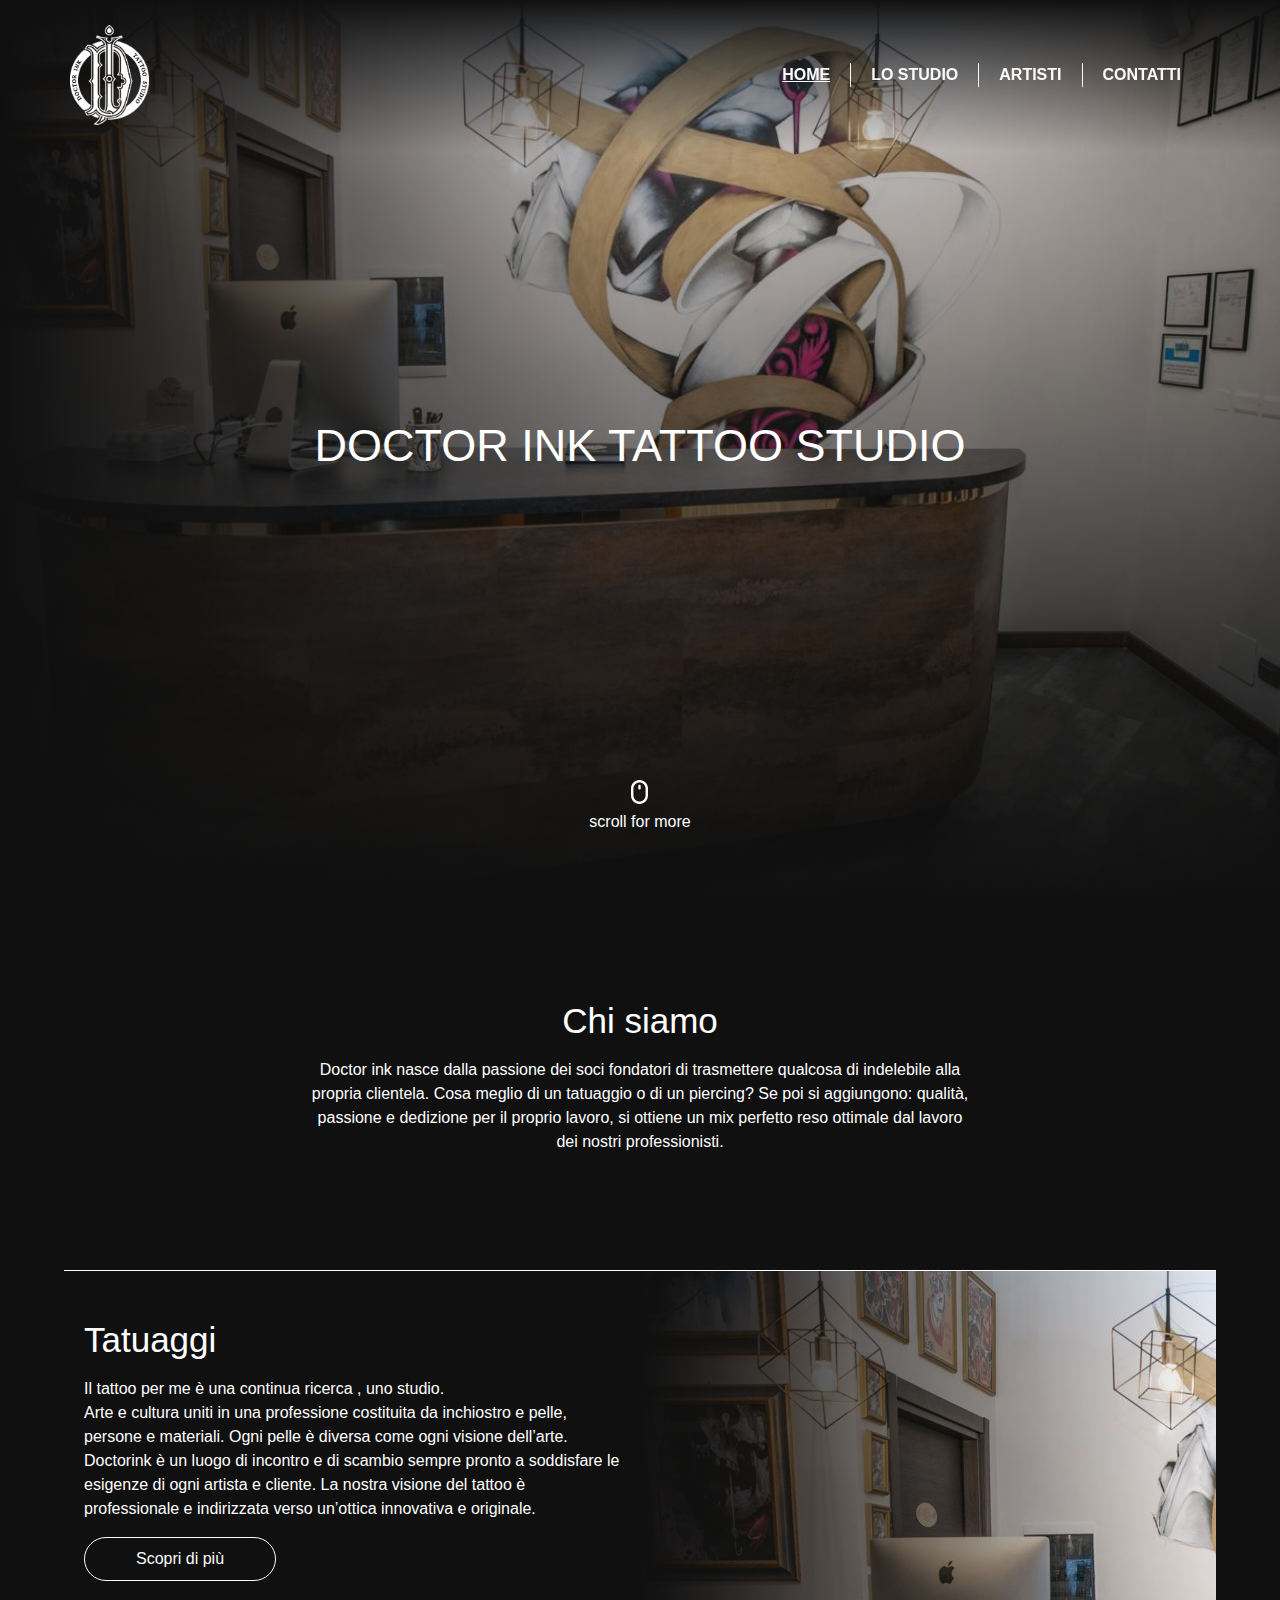
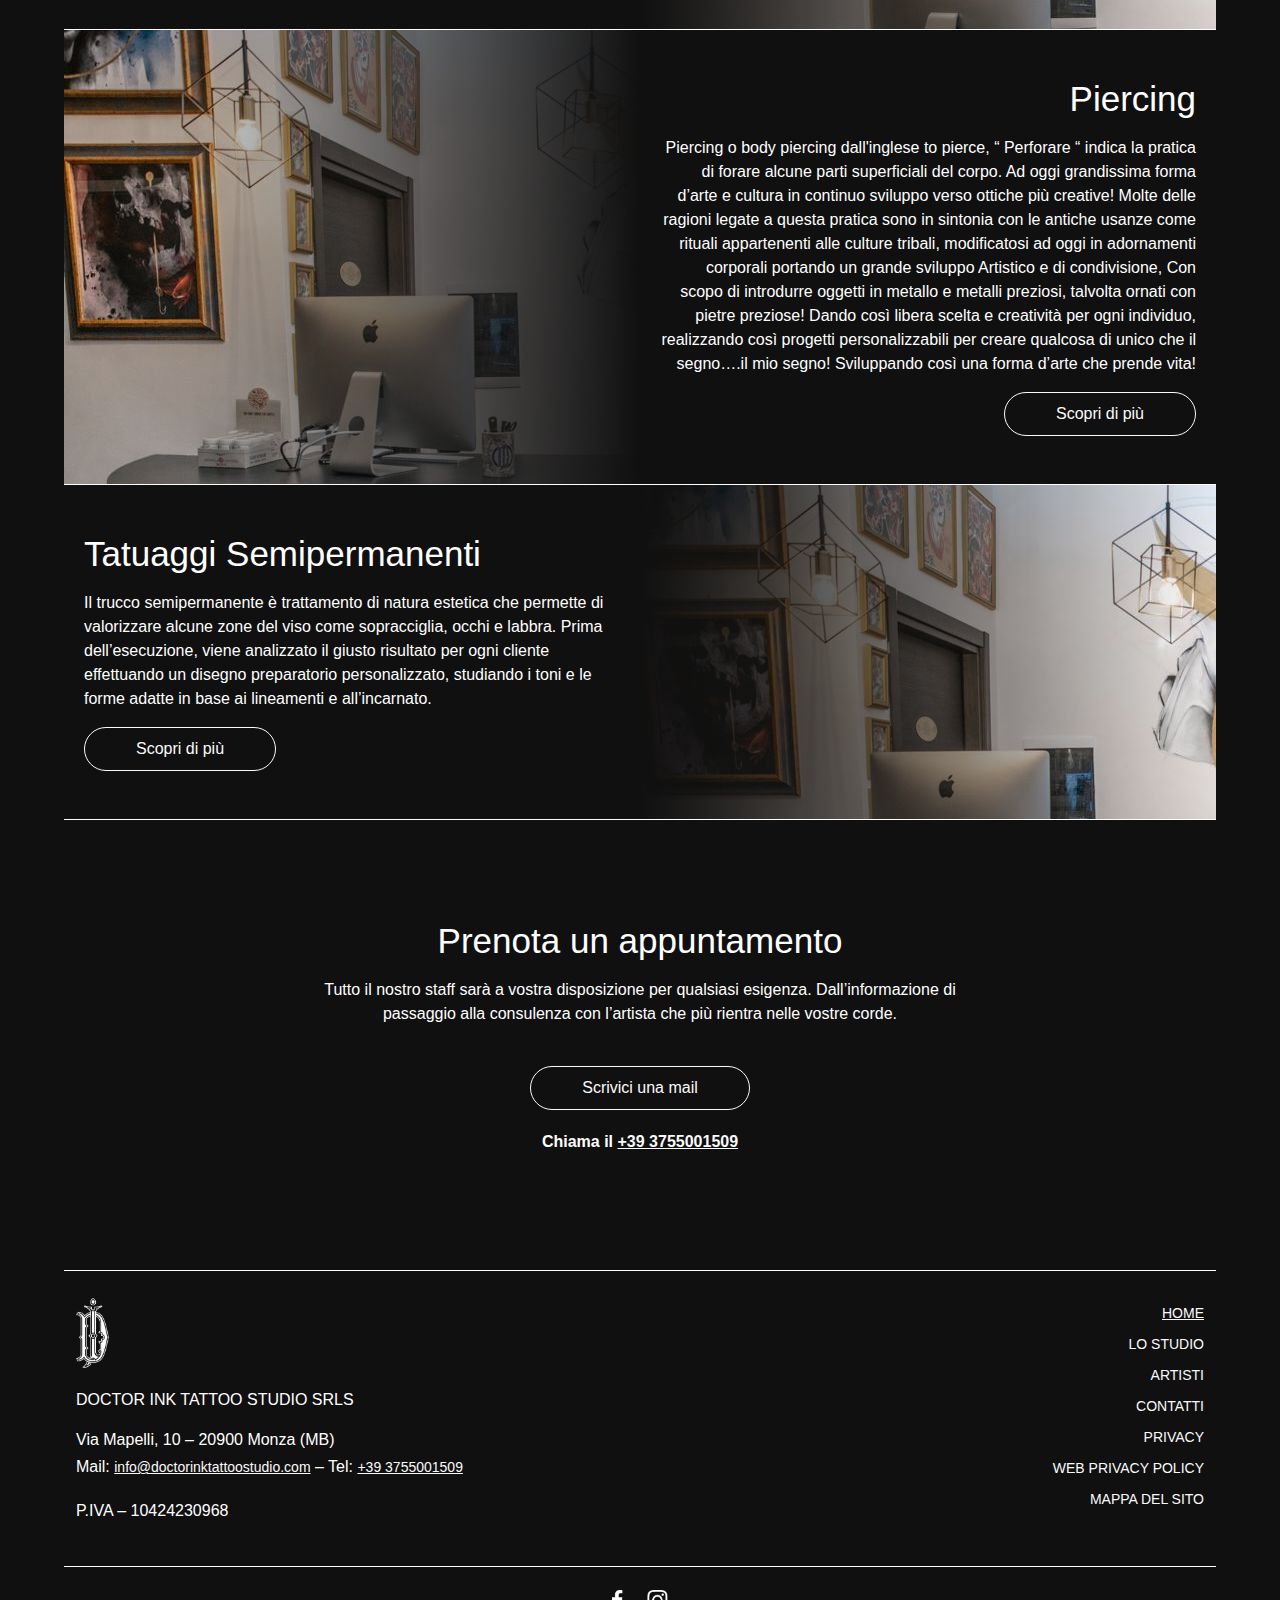
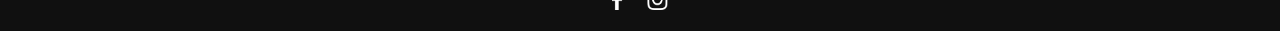
==== index.html @ ec575528 "Add files via upload" ====
<!doctype html>
<html lang="en">

  <head>
    <!-- Required meta tags -->
    <meta charset="utf-8">
    <meta name="viewport" content="width=device-width, initial-scale=1">

    <!-- Bootstrap CSS -->
    <link href="./css/styles.min.css" rel="stylesheet">
    <link href="./lib/css/bootstrap.min.css" rel="stylesheet">

    <title>Studio di tatuaggi e tattoo realistici a Monza centro - Doctor Ink</title>
    <meta name="description"
      content="Affidati a Doctor Ink, è uno specializzato studio di tatuaggi e tattoo realistici a Monza centro. Contatta lo studio e fai la tua richiesta!" />
    <meta name="robots" content="index, follow" />
    <meta name="googlebot" content="index, follow, max-snippet:-1, max-image-preview:large, max-video-preview:-1" />
    <meta name="bingbot" content="index, follow, max-snippet:-1, max-image-preview:large, max-video-preview:-1" />
    <meta property="og:locale" content="it_IT" />
    <meta property="og:type" content="website" />
    <meta property="og:title" content="Studio di tatuaggi e tattoo realistici a Monza centro - Doctor Ink" />
    <meta property="og:description"
      content="Affidati a Doctor Ink, è uno specializzato studio di tatuaggi e tattoo realistici a Monza centro. Contatta lo studio e fai la tua richiesta!" />
    <meta property="og:url" content="https://www.doctorinktattoostudio.com/" />
    <meta property="og:site_name" content="Doctor Ink" />
  </head>

  <body>

    <nav class="navbar navbar-expand-lg navbar-dark fixed-top">
      <div class="container">
        <a href="/" class="navbar-brand">
          <img src="./img/DoctorInk-Logo-Bianco.png" height="28" alt="CoolBrand">
        </a>
        <button type="button" class="navbar-toggler collapsed" data-bs-toggle="collapse"
          data-bs-target="#navbarCollapse" onclick="toogleMenu()">
          <span class="toggler-icon top-bar"></span>
          <span class="toggler-icon middle-bar"></span>
          <span class="toggler-icon bottom-bar"></span>
        </button>
        <div class="collapse navbar-collapse" id="navbarCollapse">
          <div class="navbar-nav ms-auto">
            <a href="/" class="nav-item nav-link nav-active first-nav">HOME</a>
            <a href="/studio" class="nav-item nav-link">LO STUDIO</a>
            <a href="/artisti" class="nav-item nav-link">ARTISTI</a>
            <a href="/contatti" class="nav-item nav-link">CONTATTI</a>
          </div>
        </div>
      </div>
    </nav>

    <div class="header-full-size">
      <div class="overlay"></div>
      <h1>DOCTOR INK TATTOO STUDIO</h1>
      <div class="home-scroll">
        <img src="./img/scroll-icon.svg" alt="scroll" />
        <p>
          scroll for more
          </h5>
      </div>
    </div>

    <div class="container bg-dark">

      <div class="section bg-dark">
        <div class="row text-center">
          <h2>
            Chi siamo
          </h2>
          <p>
            Doctor ink nasce dalla passione dei soci fondatori di trasmettere qualcosa di indelebile alla propria
            clientela.
            Cosa meglio di un tatuaggio o di un piercing?
            Se poi si aggiungono: qualità, passione e dedizione per il proprio lavoro, si ottiene un mix perfetto reso
            ottimale dal lavoro dei nostri professionisti.
          </p>
        </div>
      </div>

      <div class="section img-section bg-dark" style="background-image: url('./img/piercing.jpg');">
        <div class="row text-left">
          <div class="col-sm-6 sub-section">
            <h2>
              Tatuaggi
            </h2>
            <p>
              Il tattoo per me è una continua ricerca , uno studio.<br />
              Arte e cultura uniti in una professione costituita da inchiostro e pelle, persone e materiali. Ogni pelle
              è diversa come
              ogni visione dell’arte. Doctorink è un luogo di incontro e di scambio sempre pronto a soddisfare le
              esigenze di ogni
              artista e cliente. La nostra visione del tattoo è professionale e indirizzata verso un’ottica innovativa e
              originale.
            </p>
            <div class="button-container">
              <button type="button" class="btn btn-outline-primary">
                Scopri di più
              </button>
            </div>
          </div>
          <div class="col-sm-6 image-sub-section" style="background-image: url('./img/piercing.jpg');">
            <div class="overlay right-image"></div>
          </div>
        </div>
      </div>

      <div class="section img-section bg-dark" style="background-image: url('./img/tattoos.jpg');">
        <div class="row text-right">
          <div class="col-sm-6 image-sub-section" style="background-image: url('./img/tattoos.jpg');">
            <div class="overlay left-image"></div>
          </div>
          <div class="col-sm-6 sub-section">
            <h2>
              Piercing
            </h2>
            <p>
              Piercing o body piercing dall'inglese to pierce, “ Perforare “ indica la pratica di forare alcune parti
              superficiali del
              corpo.
              Ad oggi grandissima forma d’arte e cultura in continuo sviluppo verso ottiche più creative!
              Molte delle ragioni legate a questa pratica sono in sintonia con le antiche usanze come rituali
              appartenenti alle
              culture tribali, modificatosi ad oggi in adornamenti corporali portando un grande sviluppo Artistico e di
              condivisione,
              Con scopo di introdurre oggetti in metallo e metalli preziosi, talvolta ornati con pietre preziose!
              Dando così libera scelta e creatività per ogni individuo, realizzando così progetti personalizzabili per
              creare
              qualcosa di unico che il segno….il mio segno!
              Sviluppando così una forma d’arte che prende vita!
            </p>
            <div class="button-container">
              <button type="button" class="btn btn-outline-primary">
                Scopri di più
              </button>
            </div>
          </div>
        </div>
      </div>

      <div class="section img-section bg-dark" style="background-image: url('./img/semi-permanent-tattoos.jpg');">
        <div class="row text-left">
          <div class="col-sm-6 sub-section">
            <h2>
              Tatuaggi Semipermanenti
            </h2>
            <p>
              Il trucco semipermanente è trattamento di natura estetica che permette di valorizzare alcune zone del viso
              come
              sopracciglia, occhi e labbra. Prima dell’esecuzione, viene analizzato il giusto risultato per ogni cliente
              effettuando
              un disegno preparatorio personalizzato, studiando i toni e le forme adatte in base ai lineamenti e
              all’incarnato.
            </p>
            <div class="button-container">
              <button type="button" class="btn btn-outline-primary">
                Scopri di più
              </button>
            </div>
          </div>
          <div class="col-sm-6 image-sub-section" style="background-image: url('./img/semi-permanent-tattoos.jpg');">
            <div class="overlay right-image"></div>
          </div>
        </div>
      </div>

      <div class="section-contact bg-dark">
        <div class="row text-center">
          <h2>
            Prenota un appuntamento
          </h2>
          <p>
            Tutto il nostro staff sarà a vostra disposizione per qualsiasi esigenza. Dall’informazione di passaggio alla
            consulenza con l’artista che più rientra nelle vostre corde.
          </p>
          <div class="text-center">
            <button type="button" class="btn btn-outline-primary mt24" onclick="openEmail()">
              Scrivici una mail
            </button>
            <p class="bold mt20">
              Chiama il <a href="tel:+393755001509">+39 3755001509</a>
            </p>
          </div>
        </div>
      </div>

      <div class="footer bg-dark">
        <div class="row">
          <div class="col-sm-6 text-left">
            <img src="./img/DoctorInk-Logo-footer.png" alt="logo">
            <p class="mt20">
              DOCTOR INK TATTOO STUDIO SRLS
            </p>
            <p>
              Via Mapelli, 10 – 20900 Monza (MB) <br />
              Mail: <a href="mailto:info@doctorinktattoostudio.com" class="active">info@doctorinktattoostudio.com</a>
              <span class="hide-sm">–</span> <br class="hide-lg" />
              Tel: <a href="tel:+393755001509" class="active">+39 3755001509</a>
            </p>
            <p>
              P.IVA – 10424230968
            </p>
          </div>
          <div class="col-sm-6 text-right hide-sm">
            <a href="/" class="active">HOME</a> <br />
            <a href="/studio">LO STUDIO</a> <br />
            <a href="/artisti">ARTISTI</a> <br />
            <a href="/contatti">CONTATTI</a> <br />
            <a href="/privacy">PRIVACY</a> <br />
            <a href="/policy">WEB PRIVACY POLICY</a> <br />
            <a href="/mappa-sito">MAPPA DEL SITO</a>
          </div>
          <div class="divider hide-lg"></div>
          <div class="col-6 hide-lg no-padding">
            <a href="/" class="active">HOME</a> <br />
            <a href="/studio">LO STUDIO</a> <br />
            <a href="/artisti">ARTISTI</a> <br />
            <a href="/contatti">CONTATTI</a> <br />
          </div>
          <div class="col-6 text-right hide-lg no-padding">
            <a href="/privacy">PRIVACY</a> <br />
            <a href="/policy">WEB PRIVACY POLICY</a> <br />
            <a href="/mappa-sito">MAPPA DEL SITO</a>
          </div>
        </div>
      </div>

      <div class="sub-footer bg-dark">
        <img src="./img/facebook.png" alt="facebook" class="pointer"
          onclick="goTo('https://www.facebook.com/doctorinktattoostudio.monza')">
        <img src="./img/instagram.png" alt="instagram" class="pointer"
          onclick="goTo('https://www.instagram.com/doctorinktattoostudio/?hl=it')">
      </div>

    </div>

    <script src="./js/index.min.js"></script>
    <script src="./lib/js/bootstrap.bundle.min.js"></script>
  </body>

</html>
---- css/styles.min.css ----
.artists .header-full-size{background-image:url(../img/artisti.jpg)}.artists .artists-list .col-sm-3{margin-bottom:40px;height:fit-content}@media (max-width:576px){.artists .section.img-section .sub-section{padding:27px 10px 10px 10px}.artists .section.img-section .sub-section .button-container{text-align:left!important;margin:37px 0 0 0!important}.artists .section-contact{padding:40px 10px 60px}.artists .artists-list{margin-bottom:30px}.artists .artists-list .col-sm-3{border-top:1px solid #fff;margin:0;padding:30px 10px;text-align:left!important}.artists .artists-list .artist-social{right:0;padding:0;position:absolute;opacity:1;margin-top:-30px}.artists .artists-list .background-img{display:none}}
.contacts .section.text-left{padding:240px 0 100px 0}.contacts p img{height:20px;margin-right:12px}.contacts iframe{max-width:100%;min-width:100%}@media (max-width:576px){.contacts iframe{margin-top:40px;height:250px}}
.home-scroll{position:absolute;bottom:50px;color:#fff}.home-scroll p{margin-top:6px}
.privacy .section{padding:240px 0 100px!important}.privacy .section h1{margin-bottom:26px}@media (max-width:576px){.privacy .section{padding:146px 10px 40px!important}.privacy .section h1{margin-bottom:35px}}
.studio .header-full-size{background-image:url(../img/studio.jpg)}.studio .section{padding:60px 20% 40px 20%;border:none}@media (max-width:992px){.studio .section{padding:12px 10px 60px}}@media (max-width:576px){.studio .section{padding:12px 0 60px;text-align:center}.studio .section .col-sm-6{padding:0}.studio .section .col-sm-6 p{padding:0 10px 40px;border-bottom:1px solid #fff}.studio .section .col-sm-6 .background-img{margin-top:-18px}}.studio .section.text-left{padding:60px 0}@media (max-width:576px){.studio .section.text-left{padding:40px 0 20px 0}.studio .section.text-left .col-sm-4{padding:0}.studio .section.text-left .col-sm-4 p{padding:0 10px 40px;border-bottom:1px solid #fff}}.studio .border-left{border-left:1px solid #fff}@media (max-width:576px){.studio .border-left{border:none}}.studio .col-sm-4{padding-bottom:100px}@media (max-width:576px){.studio .col-sm-4{padding-bottom:20px}}@media (max-width:576px){.studio .background-img{margin-top:-37px;border:none;border-top:1px solid #fff;border-bottom:1px solid #fff;min-height:150px}.studio .footer{border-top:1px solid #fff}}
@import url(https://fonts.googleapis.com/css2?family=Barlow:ital,wght@0,100;0,200;0,300;0,400;0,500;0,600;0,700;0,800;0,900;1,100;1,200;1,300;1,400;1,500;1,600;1,700;1,800;1,900&display=swap);.text-center{text-align:center}.text-left{text-align:left}.text-right{text-align:right}.no-margin{margin:0!important}.no-padding{padding:0!important}.no-padding-bottom{padding-bottom:0!important}.no-border{border:none!important}.border-bottom{border-bottom:1px solid #fff}.padding{padding:0 60px}@media (max-width:992px){.padding{padding:0 10px}}.mt10{margin-top:10px}.mt20{margin-top:20px}.mt24{margin-top:24px}.mt30{margin-top:30px}.mb0{margin-bottom:0!important}.mb40{margin-bottom:40px}.bold{font-weight:700}@media (min-width:992px){.hide-lg{display:none}}@media (max-width:992px){.hide-sm{display:none}}.section,.section-contact{padding:100px 20%;color:#fff;border-bottom:1px solid #fff}.section h2,.section-contact h2{margin-bottom:16px}@media (max-width:992px){.section-contact{padding:60px 10px 100px}.section-contact button{width:100%}}@media (max-width:992px){.section{padding:12px 10px 60px}}.section.img-section{padding:0}.section.img-section .sub-section{padding:48px 20px}.section.img-section .image-sub-section{position:relative}.section.img-section .overlay.left-image{background-image:linear-gradient(to right,rgba(16,16,16,0),#101010)}.section.img-section .overlay.right-image{background-image:linear-gradient(to left,rgba(16,16,16,0),#101010)}.section.img-section .button-container img{height:20px}.section.img-section .text-left .button-container img{margin-right:20px}.section.img-section .text-right .button-container img{margin-left:20px}@media (max-width:992px){.section.img-section div{text-align:left!important}.section.img-section .row{background-image:linear-gradient(to top,rgba(16,16,16,0),#101010)}.section.img-section .button-container{text-align:center!important;margin:78px 0 0 0}}.header-full-size{position:relative;height:100vh;width:100%;background-color:#101010;display:flex;justify-content:center;align-items:center;text-align:center;background-image:url(../img/header.jpg);background-position:center;background-repeat:no-repeat;background-size:cover}.header-full-size h1{color:#fff;z-index:1}.overlay{position:absolute;width:100%;height:100%;top:0;left:0;right:0;bottom:0;background-image:linear-gradient(rgba(16,16,16,0),#101010),linear-gradient(to left,rgba(16,16,16,0),rgba(16,16,16,0),#101010)}.footer{padding:27px 12px;border-bottom:1px solid #fff}.footer .text-left{padding-left:0!important}.footer .text-right{padding-right:0!important}.footer img{height:70px}.footer p{font-size:14px;color:#fff}.footer a:active,.footer a:hover,.footer a:link,.footer a:visited{line-height:31px;font-size:14px!important;text-decoration:none}.footer a.active{text-decoration:underline}.sub-footer{text-align:center;padding:20px 0}.sub-footer img{height:20px;margin:0 10px}@media (max-width:992px){.sub-footer{padding:20px 0 47px 0}}.pointer{cursor:pointer}.divider{border-bottom:1px solid #333;margin:20px 0;width:100vw}.background-img{border:1px solid #fff;width:100%;height:100%;min-height:300px;background-image:url(../img/header.jpg);background-position:center;background-repeat:no-repeat;background-size:cover}.artist-social{text-align:center;padding:10px 0;opacity:.5}.artist-social img{height:20px;margin:0 10px}.underline{text-decoration:underline}.home-scroll{position:absolute;bottom:50px;color:#fff}.home-scroll p{margin-top:6px}.studio .header-full-size{background-image:url(../img/studio.jpg)}.studio .section{padding:60px 20% 40px 20%;border:none}@media (max-width:992px){.studio .section{padding:12px 10px 60px}}@media (max-width:576px){.studio .section{padding:12px 0 60px;text-align:center}.studio .section .col-sm-6{padding:0}.studio .section .col-sm-6 p{padding:0 10px 40px;border-bottom:1px solid #fff}.studio .section .col-sm-6 .background-img{margin-top:-18px}}.studio .section.text-left{padding:60px 0}@media (max-width:576px){.studio .section.text-left{padding:40px 0 20px 0}.studio .section.text-left .col-sm-4{padding:0}.studio .section.text-left .col-sm-4 p{padding:0 10px 40px;border-bottom:1px solid #fff}}.studio .border-left{border-left:1px solid #fff}@media (max-width:576px){.studio .border-left{border:none}}.studio .col-sm-4{padding-bottom:100px}@media (max-width:576px){.studio .col-sm-4{padding-bottom:20px}}@media (max-width:576px){.studio .background-img{margin-top:-37px;border:none;border-top:1px solid #fff;border-bottom:1px solid #fff;min-height:150px}.studio .footer{border-top:1px solid #fff}}.privacy .section{padding:240px 0 100px!important}.privacy .section h1{margin-bottom:26px}@media (max-width:576px){.privacy .section{padding:146px 10px 40px!important}.privacy .section h1{margin-bottom:35px}}body{font-family:Barlow,sans-serif!important;background-color:#101010!important}body .bg-dark{background-color:#101010!important}h1{font-size:45px!important;font-weight:700}@media (max-width:992px){h1{font-size:20px!important}}h2{font-size:35px!important;font-weight:700}@media (max-width:992px){h2{font-size:20px!important}}h3{font-size:25px!important;font-weight:500}@media (max-width:992px){h3{font-size:20px!important}}h4{font-size:20px!important;font-weight:700;color:#fff}p{font-size:16px!important;font-weight:lighter}@media (max-width:992px){p{font-size:14px!important}}.row{margin-left:0!important;margin-right:0!important}.navbar{background-image:linear-gradient(to top,rgba(16,16,16,0),#101010);background-color:transparent;animation-duration:3s;animation-timing-function:ease-in;padding:0 10px!important}.navbar .navbar-toggler{margin-right:-10px}.nav-item{font-size:16px!important;font-weight:700}.container.bg-dark{margin:0;max-width:100%;padding:0 5%}@media (max-width:992px){.container.bg-dark{padding:0}}.navbar-brand img{height:100px}.navbar-toggler{border:0!important}.navbar-dark .navbar-nav .nav-link{padding:12px 0;border-bottom:1px solid #fafafa;color:#fafafa!important}@media (min-width:992px){.navbar-dark .navbar-nav .nav-link{border-left:1px solid #fafafa;border-bottom:none;padding:0 20px!important}}.nav-active{text-decoration:underline!important}.first-nav{border-left:none!important}.navbar-toggler-icon:focus,.navbar-toggler:active,.navbar-toggler:focus{outline:0!important;box-shadow:none!important;border:0!important}.toggler-icon{width:30px;height:3px;background-color:#fafafa;display:block;transition:all .2s}.middle-bar{margin:5px auto}.navbar-toggler .top-bar{transform:rotate(45deg);transform-origin:10% 10%}.navbar-toggler .middle-bar{opacity:0;filter:alpha(opacity=0)}.navbar-toggler .bottom-bar{transform:rotate(-45deg);transform-origin:10% 90%}.navbar-toggler.collapsed{text-align:right}.navbar-toggler.collapsed .top-bar{width:30px;transform:rotate(0)}.navbar-toggler.collapsed .middle-bar{width:20px;margin:5px 10px 0 10px;opacity:1;filter:alpha(opacity=100)}.navbar-toggler.collapsed .bottom-bar{width:10px;margin:5px 10px 0 20px;transform:rotate(0)}.navbar-collapse{width:100vw;margin:0 -11px;padding:40px 20px;border-bottom:1px solid #fafafa}@media (min-width:992px){.navbar-collapse{border-bottom:0;padding:20px}}.navbar>.container{background-image:none;padding:20px 0}.btn-outline-primary{color:#fafafa!important;border-color:#fafafa!important;border-radius:40px!important;padding:9px 51px!important}.btn-outline-primary:active,.btn-outline-primary:hover{color:#101010!important;background-color:#fafafa!important}.btn-outline-primary:focus{box-shadow:none!important}a:active,a:hover,a:link,a:visited{color:#fafafa!important}
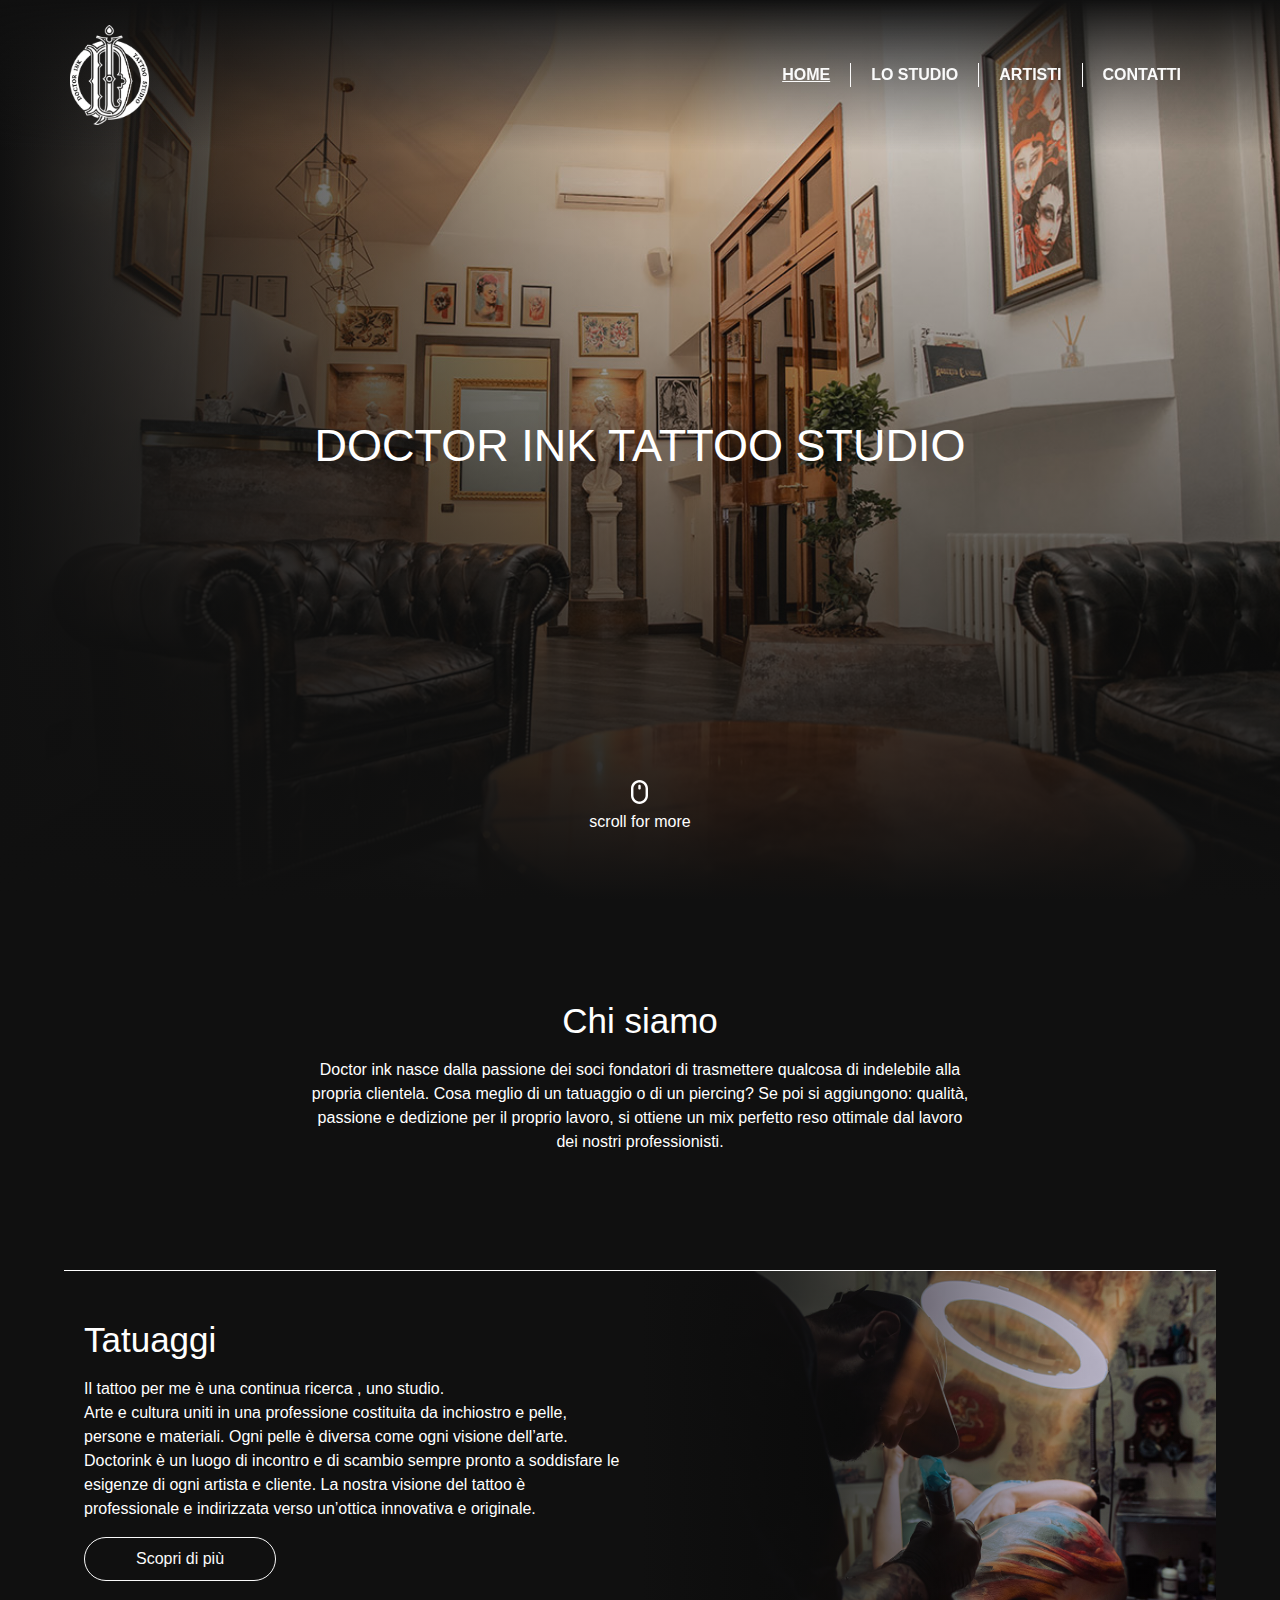
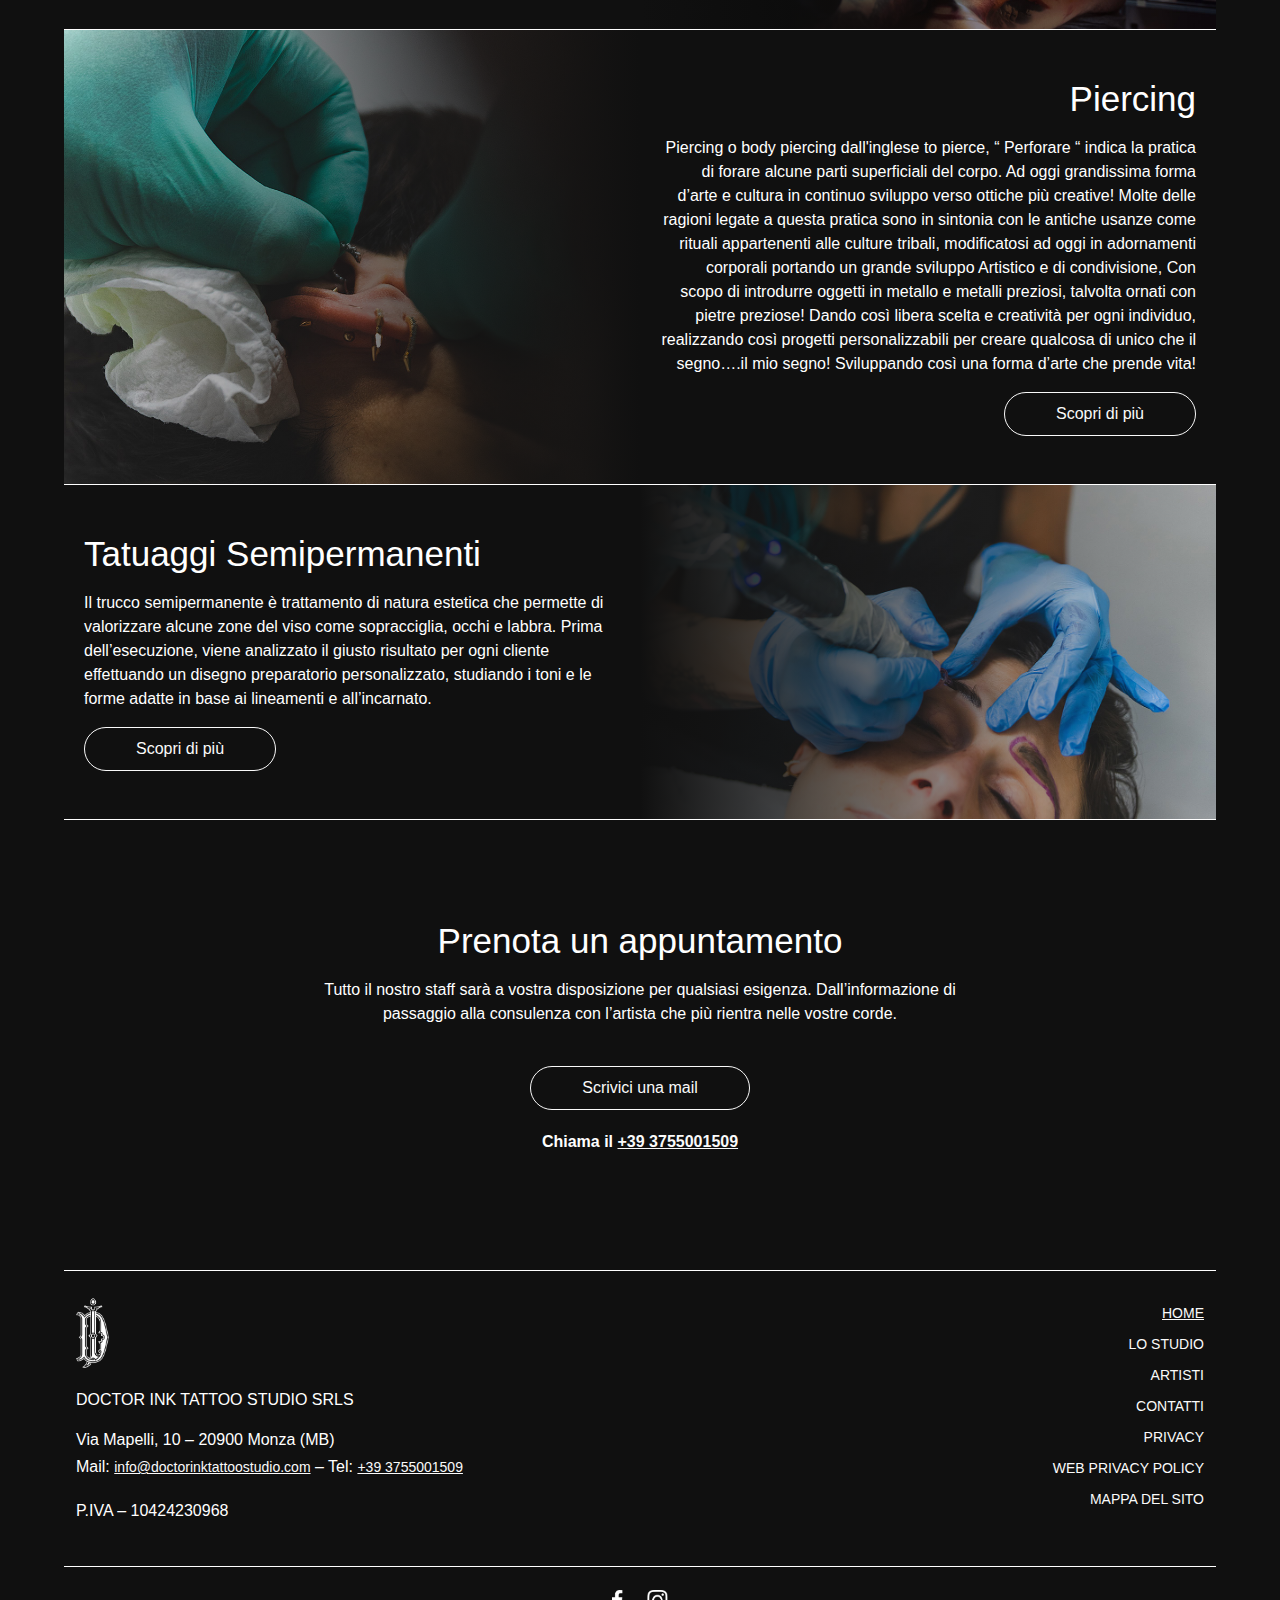
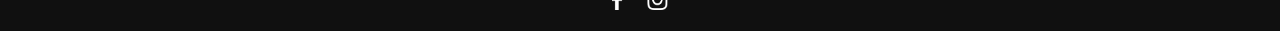
==== commit 8e4a220a: "Update index.html" ====
--- a/index.html
+++ b/index.html
@@ -77,7 +77,7 @@
         </div>
       </div>
 
-      <div class="section img-section bg-dark" style="background-image: url('./img/piercing.jpg');">
+      <div class="section img-section bg-dark" style="background-image: url('./img/Home/Tattoo_img.jpg');">
         <div class="row text-left">
           <div class="col-sm-6 sub-section">
             <h2>
@@ -98,15 +98,15 @@
               </button>
             </div>
           </div>
-          <div class="col-sm-6 image-sub-section" style="background-image: url('./img/piercing.jpg');">
+          <div class="col-sm-6 image-sub-section" style="background-image: url('./img/Home/Tattoo_img.jpg');">
             <div class="overlay right-image"></div>
           </div>
         </div>
       </div>
 
-      <div class="section img-section bg-dark" style="background-image: url('./img/tattoos.jpg');">
+      <div class="section img-section bg-dark" style="background-image: url('./img/Home/Piercing_img.jpg');">
         <div class="row text-right">
-          <div class="col-sm-6 image-sub-section" style="background-image: url('./img/tattoos.jpg');">
+          <div class="col-sm-6 image-sub-section" style="background-image: url('./img/Home/Piercing_img.jpg');">
             <div class="overlay left-image"></div>
           </div>
           <div class="col-sm-6 sub-section">
@@ -137,7 +137,7 @@
         </div>
       </div>
 
-      <div class="section img-section bg-dark" style="background-image: url('./img/semi-permanent-tattoos.jpg');">
+      <div class="section img-section bg-dark" style="background-image: url('./img/Home/Semiper_img.jpg');">
         <div class="row text-left">
           <div class="col-sm-6 sub-section">
             <h2>
@@ -157,7 +157,7 @@
               </button>
             </div>
           </div>
-          <div class="col-sm-6 image-sub-section" style="background-image: url('./img/semi-permanent-tattoos.jpg');">
+          <div class="col-sm-6 image-sub-section" style="background-image: url('./img/Home/Semiper_img.jpg');">
             <div class="overlay right-image"></div>
           </div>
         </div>
@@ -237,4 +237,4 @@
     <script src="./lib/js/bootstrap.bundle.min.js"></script>
   </body>
 
-</html>+</html>
--- a/css/styles.min.css
+++ b/css/styles.min.css
@@ -1,6 +1,7 @@
-.artists .header-full-size{background-image:url(../img/artisti.jpg)}.artists .artists-list .col-sm-3{margin-bottom:40px;height:fit-content}@media (max-width:576px){.artists .section.img-section .sub-section{padding:27px 10px 10px 10px}.artists .section.img-section .sub-section .button-container{text-align:left!important;margin:37px 0 0 0!important}.artists .section-contact{padding:40px 10px 60px}.artists .artists-list{margin-bottom:30px}.artists .artists-list .col-sm-3{border-top:1px solid #fff;margin:0;padding:30px 10px;text-align:left!important}.artists .artists-list .artist-social{right:0;padding:0;position:absolute;opacity:1;margin-top:-30px}.artists .artists-list .background-img{display:none}}
+.artists .header-full-size{background-image:url(../img/Artisti/Artisti_Hero.jpg)}.artists .artists-list .col-sm-3{margin-bottom:40px;height:fit-content}@media (max-width:576px){.artists .section.img-section .sub-section{padding:27px 10px 10px 10px}.artists .section.img-section .sub-section .button-container{text-align:left!important;margin:37px 0 0 0!important}.artists .section-contact{padding:40px 10px 60px}.artists .artists-list{margin-bottom:30px}.artists .artists-list .col-sm-3{border-top:1px solid #fff;margin:0;padding:30px 10px;text-align:left!important}.artists .artists-list .artist-social{right:0;padding:0;position:absolute;opacity:1;margin-top:-30px}.artists .artists-list .background-img{display:none}}
 .contacts .section.text-left{padding:240px 0 100px 0}.contacts p img{height:20px;margin-right:12px}.contacts iframe{max-width:100%;min-width:100%}@media (max-width:576px){.contacts iframe{margin-top:40px;height:250px}}
 .home-scroll{position:absolute;bottom:50px;color:#fff}.home-scroll p{margin-top:6px}
 .privacy .section{padding:240px 0 100px!important}.privacy .section h1{margin-bottom:26px}@media (max-width:576px){.privacy .section{padding:146px 10px 40px!important}.privacy .section h1{margin-bottom:35px}}
-.studio .header-full-size{background-image:url(../img/studio.jpg)}.studio .section{padding:60px 20% 40px 20%;border:none}@media (max-width:992px){.studio .section{padding:12px 10px 60px}}@media (max-width:576px){.studio .section{padding:12px 0 60px;text-align:center}.studio .section .col-sm-6{padding:0}.studio .section .col-sm-6 p{padding:0 10px 40px;border-bottom:1px solid #fff}.studio .section .col-sm-6 .background-img{margin-top:-18px}}.studio .section.text-left{padding:60px 0}@media (max-width:576px){.studio .section.text-left{padding:40px 0 20px 0}.studio .section.text-left .col-sm-4{padding:0}.studio .section.text-left .col-sm-4 p{padding:0 10px 40px;border-bottom:1px solid #fff}}.studio .border-left{border-left:1px solid #fff}@media (max-width:576px){.studio .border-left{border:none}}.studio .col-sm-4{padding-bottom:100px}@media (max-width:576px){.studio .col-sm-4{padding-bottom:20px}}@media (max-width:576px){.studio .background-img{margin-top:-37px;border:none;border-top:1px solid #fff;border-bottom:1px solid #fff;min-height:150px}.studio .footer{border-top:1px solid #fff}}
-@import url(https://fonts.googleapis.com/css2?family=Barlow:ital,wght@0,100;0,200;0,300;0,400;0,500;0,600;0,700;0,800;0,900;1,100;1,200;1,300;1,400;1,500;1,600;1,700;1,800;1,900&display=swap);.text-center{text-align:center}.text-left{text-align:left}.text-right{text-align:right}.no-margin{margin:0!important}.no-padding{padding:0!important}.no-padding-bottom{padding-bottom:0!important}.no-border{border:none!important}.border-bottom{border-bottom:1px solid #fff}.padding{padding:0 60px}@media (max-width:992px){.padding{padding:0 10px}}.mt10{margin-top:10px}.mt20{margin-top:20px}.mt24{margin-top:24px}.mt30{margin-top:30px}.mb0{margin-bottom:0!important}.mb40{margin-bottom:40px}.bold{font-weight:700}@media (min-width:992px){.hide-lg{display:none}}@media (max-width:992px){.hide-sm{display:none}}.section,.section-contact{padding:100px 20%;color:#fff;border-bottom:1px solid #fff}.section h2,.section-contact h2{margin-bottom:16px}@media (max-width:992px){.section-contact{padding:60px 10px 100px}.section-contact button{width:100%}}@media (max-width:992px){.section{padding:12px 10px 60px}}.section.img-section{padding:0}.section.img-section .sub-section{padding:48px 20px}.section.img-section .image-sub-section{position:relative}.section.img-section .overlay.left-image{background-image:linear-gradient(to right,rgba(16,16,16,0),#101010)}.section.img-section .overlay.right-image{background-image:linear-gradient(to left,rgba(16,16,16,0),#101010)}.section.img-section .button-container img{height:20px}.section.img-section .text-left .button-container img{margin-right:20px}.section.img-section .text-right .button-container img{margin-left:20px}@media (max-width:992px){.section.img-section div{text-align:left!important}.section.img-section .row{background-image:linear-gradient(to top,rgba(16,16,16,0),#101010)}.section.img-section .button-container{text-align:center!important;margin:78px 0 0 0}}.header-full-size{position:relative;height:100vh;width:100%;background-color:#101010;display:flex;justify-content:center;align-items:center;text-align:center;background-image:url(../img/header.jpg);background-position:center;background-repeat:no-repeat;background-size:cover}.header-full-size h1{color:#fff;z-index:1}.overlay{position:absolute;width:100%;height:100%;top:0;left:0;right:0;bottom:0;background-image:linear-gradient(rgba(16,16,16,0),#101010),linear-gradient(to left,rgba(16,16,16,0),rgba(16,16,16,0),#101010)}.footer{padding:27px 12px;border-bottom:1px solid #fff}.footer .text-left{padding-left:0!important}.footer .text-right{padding-right:0!important}.footer img{height:70px}.footer p{font-size:14px;color:#fff}.footer a:active,.footer a:hover,.footer a:link,.footer a:visited{line-height:31px;font-size:14px!important;text-decoration:none}.footer a.active{text-decoration:underline}.sub-footer{text-align:center;padding:20px 0}.sub-footer img{height:20px;margin:0 10px}@media (max-width:992px){.sub-footer{padding:20px 0 47px 0}}.pointer{cursor:pointer}.divider{border-bottom:1px solid #333;margin:20px 0;width:100vw}.background-img{border:1px solid #fff;width:100%;height:100%;min-height:300px;background-image:url(../img/header.jpg);background-position:center;background-repeat:no-repeat;background-size:cover}.artist-social{text-align:center;padding:10px 0;opacity:.5}.artist-social img{height:20px;margin:0 10px}.underline{text-decoration:underline}.home-scroll{position:absolute;bottom:50px;color:#fff}.home-scroll p{margin-top:6px}.studio .header-full-size{background-image:url(../img/studio.jpg)}.studio .section{padding:60px 20% 40px 20%;border:none}@media (max-width:992px){.studio .section{padding:12px 10px 60px}}@media (max-width:576px){.studio .section{padding:12px 0 60px;text-align:center}.studio .section .col-sm-6{padding:0}.studio .section .col-sm-6 p{padding:0 10px 40px;border-bottom:1px solid #fff}.studio .section .col-sm-6 .background-img{margin-top:-18px}}.studio .section.text-left{padding:60px 0}@media (max-width:576px){.studio .section.text-left{padding:40px 0 20px 0}.studio .section.text-left .col-sm-4{padding:0}.studio .section.text-left .col-sm-4 p{padding:0 10px 40px;border-bottom:1px solid #fff}}.studio .border-left{border-left:1px solid #fff}@media (max-width:576px){.studio .border-left{border:none}}.studio .col-sm-4{padding-bottom:100px}@media (max-width:576px){.studio .col-sm-4{padding-bottom:20px}}@media (max-width:576px){.studio .background-img{margin-top:-37px;border:none;border-top:1px solid #fff;border-bottom:1px solid #fff;min-height:150px}.studio .footer{border-top:1px solid #fff}}.privacy .section{padding:240px 0 100px!important}.privacy .section h1{margin-bottom:26px}@media (max-width:576px){.privacy .section{padding:146px 10px 40px!important}.privacy .section h1{margin-bottom:35px}}body{font-family:Barlow,sans-serif!important;background-color:#101010!important}body .bg-dark{background-color:#101010!important}h1{font-size:45px!important;font-weight:700}@media (max-width:992px){h1{font-size:20px!important}}h2{font-size:35px!important;font-weight:700}@media (max-width:992px){h2{font-size:20px!important}}h3{font-size:25px!important;font-weight:500}@media (max-width:992px){h3{font-size:20px!important}}h4{font-size:20px!important;font-weight:700;color:#fff}p{font-size:16px!important;font-weight:lighter}@media (max-width:992px){p{font-size:14px!important}}.row{margin-left:0!important;margin-right:0!important}.navbar{background-image:linear-gradient(to top,rgba(16,16,16,0),#101010);background-color:transparent;animation-duration:3s;animation-timing-function:ease-in;padding:0 10px!important}.navbar .navbar-toggler{margin-right:-10px}.nav-item{font-size:16px!important;font-weight:700}.container.bg-dark{margin:0;max-width:100%;padding:0 5%}@media (max-width:992px){.container.bg-dark{padding:0}}.navbar-brand img{height:100px}.navbar-toggler{border:0!important}.navbar-dark .navbar-nav .nav-link{padding:12px 0;border-bottom:1px solid #fafafa;color:#fafafa!important}@media (min-width:992px){.navbar-dark .navbar-nav .nav-link{border-left:1px solid #fafafa;border-bottom:none;padding:0 20px!important}}.nav-active{text-decoration:underline!important}.first-nav{border-left:none!important}.navbar-toggler-icon:focus,.navbar-toggler:active,.navbar-toggler:focus{outline:0!important;box-shadow:none!important;border:0!important}.toggler-icon{width:30px;height:3px;background-color:#fafafa;display:block;transition:all .2s}.middle-bar{margin:5px auto}.navbar-toggler .top-bar{transform:rotate(45deg);transform-origin:10% 10%}.navbar-toggler .middle-bar{opacity:0;filter:alpha(opacity=0)}.navbar-toggler .bottom-bar{transform:rotate(-45deg);transform-origin:10% 90%}.navbar-toggler.collapsed{text-align:right}.navbar-toggler.collapsed .top-bar{width:30px;transform:rotate(0)}.navbar-toggler.collapsed .middle-bar{width:20px;margin:5px 10px 0 10px;opacity:1;filter:alpha(opacity=100)}.navbar-toggler.collapsed .bottom-bar{width:10px;margin:5px 10px 0 20px;transform:rotate(0)}.navbar-collapse{width:100vw;margin:0 -11px;padding:40px 20px;border-bottom:1px solid #fafafa}@media (min-width:992px){.navbar-collapse{border-bottom:0;padding:20px}}.navbar>.container{background-image:none;padding:20px 0}.btn-outline-primary{color:#fafafa!important;border-color:#fafafa!important;border-radius:40px!important;padding:9px 51px!important}.btn-outline-primary:active,.btn-outline-primary:hover{color:#101010!important;background-color:#fafafa!important}.btn-outline-primary:focus{box-shadow:none!important}a:active,a:hover,a:link,a:visited{color:#fafafa!important}+.studio .header-full-size{background-image:url(../img/Studio/Studio_Hero.jpg)}.studio .section{padding:60px 20% 40px 20%;border:none}@media (max-width:992px){.studio .section{padding:12px 10px 60px}}@media (max-width:576px){.studio .section{padding:12px 0 60px;text-align:center}.studio .section .col-sm-6{padding:0}.studio .section .col-sm-6 p{padding:0 10px 40px;border-bottom:1px solid #fff}.studio .section .col-sm-6 .background-img{margin-top:-18px}}.studio .section.text-left{padding:60px 0}@media (max-width:576px){.studio .section.text-left{padding:40px 0 20px 0}.studio .section.text-left .col-sm-4{padding:0}.studio .section.text-left .col-sm-4 p{padding:0 10px 40px;border-bottom:1px solid #fff}}.studio .border-left{border-left:1px solid #fff}@media (max-width:576px){.studio .border-left{border:none}}.studio .col-sm-4{padding-bottom:100px}@media (max-width:576px){.studio .col-sm-4{padding-bottom:20px}}@media (max-width:576px){.studio .background-img{margin-top:-37px;border:none;border-top:1px solid #fff;border-bottom:1px solid #fff;min-height:150px}.studio .footer{border-top:1px solid #fff}}
+@import url(https://fonts.googleapis.com/css2?family=Barlow:ital,wght@0,100;0,200;0,300;0,400;0,500;0,600;0,700;0,800;0,900;1,100;1,200;1,300;1,400;1,500;1,600;1,700;1,800;1,900&display=swap);.text-center{text-align:center}.text-left{text-align:left}.text-right{text-align:right}.no-margin{margin:0!important}.no-padding{padding:0!important}.no-padding-bottom{padding-bottom:0!important}.no-border{border:none!important}.border-bottom{border-bottom:1px solid #fff}.padding{padding:0 60px}@media (max-width:992px){.padding{padding:0 10px}}.mt10{margin-top:10px}.mt20{margin-top:20px}.mt24{margin-top:24px}.mt30{margin-top:30px}.mb0{margin-bottom:0!important}.mb40{margin-bottom:40px}.bold{font-weight:700}@media (min-width:992px){.hide-lg{display:none}}@media (max-width:992px){.hide-sm{display:none}}.section,.section-contact{padding:100px 20%;color:#fff;border-bottom:1px solid #fff}.section h2,.section-contact h2{margin-bottom:16px}@media (max-width:992px){.section-contact{padding:60px 10px 100px}.section-contact button{width:100%}}@media (max-width:992px){.section{padding:12px 10px 60px}}.section.img-section{padding:0;background-position:top;background-size:cover;background-repeat:no-repeat}.section.img-section .sub-section{padding:48px 20px}.section.img-section .image-sub-section{position:relative;background-position:top;background-size:cover;background-repeat:no-repeat}.section.img-section .overlay.left-image{background-image:linear-gradient(to right,rgba(16,16,16,0),#101010)}.section.img-section .overlay.right-image{background-image:linear-gradient(to left,rgba(16,16,16,0),#101010)}.section.img-section .button-container img{height:20px}.section.img-section .text-left .button-container img{margin-right:20px}.section.img-section .text-right .button-container img{margin-left:20px}@media (max-width:992px){.section.img-section div{text-align:left!important}.section.img-section .row{background-image:linear-gradient(to top,rgba(16,16,16,0),#101010)}.section.img-section .button-container{text-align:center!important;margin:78px 0 0 0}}.header-full-size{position:relative;height:100vh;width:100%;background-color:#101010;display:flex;justify-content:center;align-items:center;text-align:center;background-image:url(../img/Home/Home_Hero.jpg);background-position:center;background-repeat:no-repeat;background-size:cover}.header-full-size h1{color:#fff;z-index:1}.overlay{position:absolute;width:100%;height:100%;top:0;left:0;right:0;bottom:0;background-image:linear-gradient(rgba(16,16,16,0),#101010),linear-gradient(to left,rgba(16,16,16,0),rgba(16,16,16,0),#101010)}.footer{padding:27px 12px;border-bottom:1px solid #fff}.footer .text-left{padding-left:0!important}.footer .text-right{padding-right:0!important}.footer img{height:70px}.footer p{font-size:14px;color:#fff}.footer a:active,.footer a:hover,.footer a:link,.footer a:visited{line-height:31px;font-size:14px!important;text-decoration:none}.footer a.active{text-decoration:underline}.sub-footer{text-align:center;padding:20px 0}.sub-footer img{height:20px;margin:0 10px}@media (max-width:992px){.sub-footer{padding:20px 0 47px 0}}.pointer{cursor:pointer}.divider{border-bottom:1px solid #333;margin:20px 0;width:100vw}.background-img{border:1px solid #fff;width:100%;height:100%;min-height:300px;background-image:url(../img/header.jpg);background-position:center;background-repeat:no-repeat;background-size:cover}.background-img.giftcard{background-position:bottom}.background-img.studio{background-position:top}.artist-social{text-align:center;padding:10px 0;opacity:.5}.artist-social img{height:20px;margin:0 10px}.underline{text-decoration:underline}.home-scroll{position:absolute;bottom:50px;color:#fff}.home-scroll p{margin-top:6px}.studio .header-full-size{background-image:url(../img/Studio/Studio_Hero.jpg)}.studio .section{padding:60px 20% 40px 20%;border:none}@media (max-width:992px){.studio .section{padding:12px 10px 60px}}@media (max-width:576px){.studio .section{padding:12px 0 60px;text-align:center}.studio .section .col-sm-6{padding:0}.studio .section .col-sm-6 p{padding:0 10px 40px;border-bottom:1px solid #fff}.studio .section .col-sm-6 .background-img{margin-top:-18px}}.studio .section.text-left{padding:60px 0}@media (max-width:576px){.studio .section.text-left{padding:40px 0 20px 0}.studio .section.text-left .col-sm-4{padding:0}.studio .section.text-left .col-sm-4 p{padding:0 10px 40px;border-bottom:1px solid #fff}}.studio .border-left{border-left:1px solid #fff}@media (max-width:576px){.studio .border-left{border:none}}.studio .col-sm-4{padding-bottom:100px}@media (max-width:576px){.studio .col-sm-4{padding-bottom:20px}}@media (max-width:576px){.studio .background-img{margin-top:-37px;border:none;border-top:1px solid #fff;border-bottom:1px solid #fff;min-height:150px}.studio .footer{border-top:1px solid #fff}}.privacy .section{padding:240px 0 100px!important}.privacy .section h1{margin-bottom:26px}@media (max-width:576px){.privacy .section{padding:146px 10px 40px!important}.privacy .section h1{margin-bottom:35px}}body{font-family:Barlow,sans-serif!important;background-color:#101010!important}body .bg-dark{background-color:#101010!important}h1{font-size:45px!important;font-weight:700}@media (max-width:992px){h1{font-size:20px!important}}h2{font-size:35px!important;font-weight:700}@media (max-width:992px){h2{font-size:20px!important}}h3{font-size:25px!important;font-weight:500}@media (max-width:992px){h3{font-size:20px!important}}h4{font-size:20px!important;font-weight:700;color:#fff}p{font-size:16px!important;font-weight:lighter}@media (max-width:992px){p{font-size:14px!important}}.row{margin-left:0!important;margin-right:0!important}.navbar{background-image:linear-gradient(to top,rgba(16,16,16,0),#101010);background-color:transparent;animation-duration:3s;animation-timing-function:ease-in;padding:0 10px!important}.navbar .navbar-toggler{margin-right:-10px}.nav-item{font-size:16px!important;font-weight:700}.container.bg-dark{margin:0;max-width:100%;padding:0 5%}@media (max-width:992px){.container.bg-dark{padding:0}}.navbar-brand img{height:100px}.navbar-toggler{border:0!important}.navbar-dark .navbar-nav .nav-link{padding:12px 0;border-bottom:1px solid #fafafa;color:#fafafa!important}@media (min-width:992px){.navbar-dark .navbar-nav .nav-link{border-left:1px solid #fafafa;border-bottom:none;padding:0 20px!important}}.nav-active{text-decoration:underline!important}.first-nav{border-left:none!important}.navbar-toggler-icon:focus,.navbar-toggler:active,.navbar-toggler:focus{outline:0!important;box-shadow:none!important;border:0!important}.toggler-icon{width:30px;height:3px;background-color:#fafafa;display:block;transition:all .2s}.middle-bar{margin:5px auto}.navbar-toggler .top-bar{transform:rotate(45deg);transform-origin:10% 10%}.navbar-toggler .middle-bar{opacity:0;filter:alpha(opacity=0)}.navbar-toggler .bottom-bar{transform:rotate(-45deg);transform-origin:10% 90%}.navbar-toggler.collapsed{text-align:right}.navbar-toggler.collapsed .top-bar{width:30px;transform:rotate(0)}.navbar-toggler.collapsed .middle-bar{width:20px;margin:5px 10px 0 10px;opacity:1;filter:alpha(opacity=100)}.navbar-toggler.collapsed .bottom-bar{width:10px;margin:5px 10px 0 20px;transform:rotate(0)}.navbar-collapse{width:100vw;margin:0 -11px;padding:40px 20px;border-bottom:1px solid #fafafa}@media (min-width:992px){.navbar-collapse{border-bottom:0;padding:20px}}.navbar>.container{background-image:none;padding:20px 0}.btn-outline-primary{color:#fafafa!important;border-color:#fafafa!important;border-radius:40px!important;padding:9px 51px!important}.btn-outline-primary:active,.btn-outline-primary:hover{color:#101010!important;background-color:#fafafa!important}.btn-outline-primary:focus{box-shadow:none!important}a:active,a:hover,a:link,a:visited{color:#fafafa!important}
+.text-center{text-align:center}.text-left{text-align:left}.text-right{text-align:right}.no-margin{margin:0!important}.no-padding{padding:0!important}.no-padding-bottom{padding-bottom:0!important}.no-border{border:none!important}.border-bottom{border-bottom:1px solid #fff}.padding{padding:0 60px}@media (max-width:992px){.padding{padding:0 10px}}.mt10{margin-top:10px}.mt20{margin-top:20px}.mt24{margin-top:24px}.mt30{margin-top:30px}.mb0{margin-bottom:0!important}.mb40{margin-bottom:40px}.bold{font-weight:700}@media (min-width:992px){.hide-lg{display:none}}@media (max-width:992px){.hide-sm{display:none}}.section,.section-contact{padding:100px 20%;color:#fff;border-bottom:1px solid #fff}.section h2,.section-contact h2{margin-bottom:16px}@media (max-width:992px){.section-contact{padding:60px 10px 100px}.section-contact button{width:100%}}@media (max-width:992px){.section{padding:12px 10px 60px}}.section.img-section{padding:0;background-position:top;background-size:cover;background-repeat:no-repeat}.section.img-section .sub-section{padding:48px 20px}.section.img-section .image-sub-section{position:relative;background-position:top;background-size:cover;background-repeat:no-repeat}.section.img-section .overlay.left-image{background-image:linear-gradient(to right,rgba(16,16,16,0),#101010)}.section.img-section .overlay.right-image{background-image:linear-gradient(to left,rgba(16,16,16,0),#101010)}.section.img-section .button-container img{height:20px}.section.img-section .text-left .button-container img{margin-right:20px}.section.img-section .text-right .button-container img{margin-left:20px}@media (max-width:992px){.section.img-section div{text-align:left!important}.section.img-section .row{background-image:linear-gradient(to top,rgba(16,16,16,0),#101010)}.section.img-section .button-container{text-align:center!important;margin:78px 0 0 0}}.header-full-size{position:relative;height:100vh;width:100%;background-color:#101010;display:flex;justify-content:center;align-items:center;text-align:center;background-image:url(../img/Home/Home_Hero.jpg);background-position:center;background-repeat:no-repeat;background-size:cover}.header-full-size h1{color:#fff;z-index:1}.overlay{position:absolute;width:100%;height:100%;top:0;left:0;right:0;bottom:0;background-image:linear-gradient(rgba(16,16,16,0),#101010),linear-gradient(to left,rgba(16,16,16,0),rgba(16,16,16,0),#101010)}.footer{padding:27px 12px;border-bottom:1px solid #fff}.footer .text-left{padding-left:0!important}.footer .text-right{padding-right:0!important}.footer img{height:70px}.footer p{font-size:14px;color:#fff}.footer a:active,.footer a:hover,.footer a:link,.footer a:visited{line-height:31px;font-size:14px!important;text-decoration:none}.footer a.active{text-decoration:underline}.sub-footer{text-align:center;padding:20px 0}.sub-footer img{height:20px;margin:0 10px}@media (max-width:992px){.sub-footer{padding:20px 0 47px 0}}.pointer{cursor:pointer}.divider{border-bottom:1px solid #333;margin:20px 0;width:100vw}.background-img{border:1px solid #fff;width:100%;height:100%;min-height:300px;background-image:url(../img/header.jpg);background-position:center;background-repeat:no-repeat;background-size:cover}.background-img.giftcard{background-position:bottom}.background-img.studio{background-position:top}.artist-social{text-align:center;padding:10px 0;opacity:.5}.artist-social img{height:20px;margin:0 10px}.underline{text-decoration:underline}
